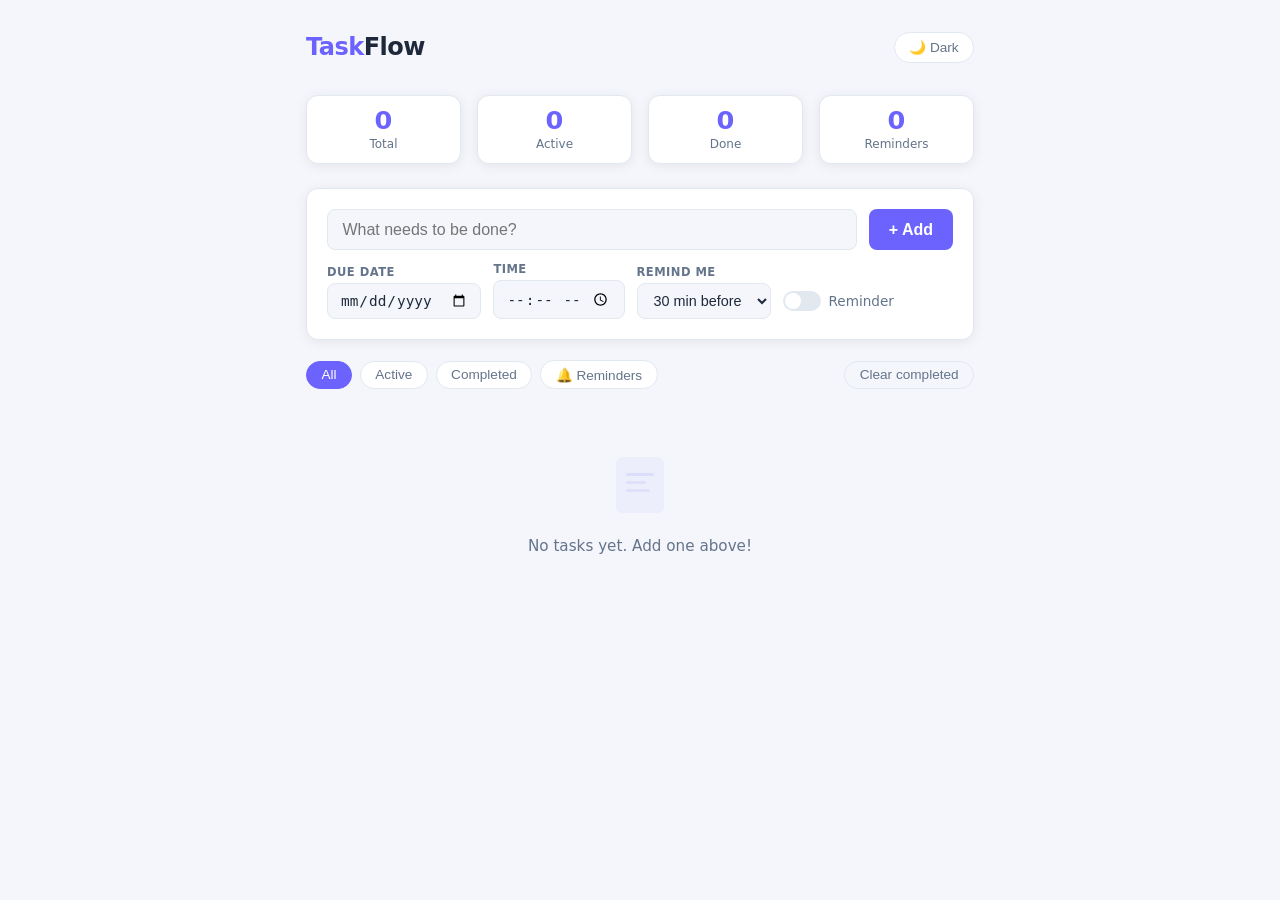
==== index.html @ 4049acfc "Add index.html" ====
<!DOCTYPE html>
<html lang="en">
<head>
  <meta charset="UTF-8" />
  <meta name="viewport" content="width=device-width, initial-scale=1.0" />
  <title>TaskFlow — Task Manager </title>

  <!-- =====================================================
       STYLES
       ===================================================== -->
  <style>
    *, *::before, *::after { box-sizing: border-box; margin: 0; padding: 0; }

    :root {
      --bg:        #f4f6fb;
      --surface:   #ffffff;
      --border:    #e2e8f0;
      --accent:    #6c63ff;
      --accent-h:  #574fd6;
      --accent-lt: #ede9fe;
      --text:      #1e293b;
      --muted:     #64748b;
      --danger:    #ef4444;
      --danger-h:  #dc2626;
      --success:   #22c55e;
      --warn:      #f59e0b;
      --info:      #3b82f6;
      --radius:    12px;
      --shadow:    0 2px 12px rgba(0,0,0,.07);
      --transition: .2s ease;
    }
    body.dark {
      --bg:        #0f172a;
      --surface:   #1e293b;
      --border:    #334155;
      --accent:    #818cf8;
      --accent-h:  #6366f1;
      --accent-lt: #1e1b4b;
      --text:      #f1f5f9;
      --muted:     #94a3b8;
      --danger:    #f87171;
      --danger-h:  #ef4444;
      --success:   #4ade80;
      --warn:      #fbbf24;
      --info:      #60a5fa;
      --shadow:    0 2px 12px rgba(0,0,0,.35);
    }

    body {
      font-family: 'Segoe UI', system-ui, sans-serif;
      background: var(--bg);
      color: var(--text);
      min-height: 100vh;
      transition: background var(--transition), color var(--transition);
    }

    /* ── Layout ── */
    .container { max-width: 700px; margin: 0 auto; padding: 2rem 1rem 4rem; }

    /* ── Header ── */
    header {
      display: flex; align-items: center; justify-content: space-between;
      margin-bottom: 2rem;
    }
    .logo { font-size: 1.5rem; font-weight: 700; color: var(--accent); letter-spacing: -.5px; }
    .logo span { color: var(--text); }

    #darkToggle {
      background: var(--surface); border: 1.5px solid var(--border);
      border-radius: 99px; padding: .4rem .9rem; cursor: pointer;
      font-size: .85rem; color: var(--muted);
      transition: background var(--transition), color var(--transition);
    }
    #darkToggle:hover { background: var(--accent-lt); color: var(--accent); }

    /* ── Stats ── */
    .stats { display: flex; gap: 1rem; margin-bottom: 1.5rem; flex-wrap: wrap; }
    .stat-card {
      flex: 1; min-width: 80px; background: var(--surface);
      border: 1.5px solid var(--border); border-radius: var(--radius);
      padding: .75rem 1rem; text-align: center; box-shadow: var(--shadow);
      transition: background var(--transition);
    }
    .stat-card .num { font-size: 1.6rem; font-weight: 700; color: var(--accent); line-height: 1; }
    .stat-card .lbl { font-size: .75rem; color: var(--muted); margin-top: .25rem; }

    /* ── Input Card ── */
    .input-card {
      background: var(--surface); border: 1.5px solid var(--border);
      border-radius: var(--radius); padding: 1.25rem;
      box-shadow: var(--shadow); margin-bottom: 1.25rem;
      transition: background var(--transition);
    }

    /* Row 1 */
    .input-row-main { display: flex; gap: .75rem; margin-bottom: .75rem; }
    .input-row-main input {
      flex: 1; border: 1.5px solid var(--border); border-radius: 8px;
      padding: .65rem .9rem; font-size: 1rem; background: var(--bg);
      color: var(--text); outline: none; transition: border-color var(--transition);
    }
    .input-row-main input:focus { border-color: var(--accent); }

    #addBtn {
      background: var(--accent); color: #fff; border: none; border-radius: 8px;
      padding: .65rem 1.25rem; font-size: 1rem; font-weight: 600; cursor: pointer;
      white-space: nowrap; transition: background var(--transition), transform .1s;
    }
    #addBtn:hover  { background: var(--accent-h); }
    #addBtn:active { transform: scale(.97); }

    /* Row 2 */
    .input-row-meta { display: flex; gap: .75rem; flex-wrap: wrap; align-items: flex-end; }
    .meta-field { display: flex; flex-direction: column; gap: .25rem; }
    .meta-field label {
      font-size: .72rem; font-weight: 600; color: var(--muted);
      text-transform: uppercase; letter-spacing: .04em;
    }
    .meta-field input, .meta-field select {
      border: 1.5px solid var(--border); border-radius: 8px;
      padding: .5rem .75rem; font-size: .9rem; background: var(--bg);
      color: var(--text); outline: none; transition: border-color var(--transition);
    }
    .meta-field input:focus, .meta-field select:focus { border-color: var(--accent); }

    /* Reminder toggle pill */
    .reminder-toggle {
      display: flex; align-items: center; gap: .5rem;
      font-size: .85rem; color: var(--muted); cursor: pointer;
      user-select: none; padding-bottom: .5rem;
    }
    .reminder-toggle input[type="checkbox"] { display: none; }
    .toggle-pill {
      width: 38px; height: 20px; background: var(--border);
      border-radius: 99px; position: relative; transition: background var(--transition);
      flex-shrink: 0;
    }
    .toggle-pill::after {
      content: ''; position: absolute; top: 2px; left: 2px;
      width: 16px; height: 16px; border-radius: 50%; background: #fff;
      transition: transform var(--transition);
    }
    .reminder-toggle input:checked ~ .toggle-pill { background: var(--accent); }
    .reminder-toggle input:checked ~ .toggle-pill::after { transform: translateX(18px); }

    /* ── Permission Banner ── */
    #permBanner {
      display: none; background: #fef9c3; border: 1.5px solid #fde68a;
      border-radius: var(--radius); padding: .75rem 1rem; margin-bottom: 1rem;
      font-size: .88rem; color: #78350f; align-items: center; gap: .75rem;
    }
    body.dark #permBanner { background: #422006; border-color: #78350f; color: #fde68a; }
    #permBanner.show { display: flex; }
    #permBanner button {
      margin-left: auto; background: var(--warn); color: #fff; border: none;
      border-radius: 6px; padding: .3rem .75rem; cursor: pointer; font-size: .82rem;
      white-space: nowrap;
    }

    /* ── Filter Bar ── */
    .filter-bar {
      display: flex; gap: .5rem; margin-bottom: 1rem;
      flex-wrap: wrap; align-items: center;
    }
    .filter-bar button {
      border: 1.5px solid var(--border); background: var(--surface); color: var(--muted);
      border-radius: 99px; padding: .35rem .9rem; font-size: .85rem;
      cursor: pointer; transition: all var(--transition);
    }
    .filter-bar button.active, .filter-bar button:hover {
      background: var(--accent); border-color: var(--accent); color: #fff;
    }
    .filter-bar .spacer { flex: 1; }
    #clearDone {
      background: transparent; border: 1.5px solid var(--border); color: var(--muted);
      border-radius: 99px; padding: .35rem .9rem; font-size: .85rem;
      cursor: pointer; transition: all var(--transition);
    }
    #clearDone:hover { border-color: var(--danger); color: var(--danger); }

    /* ── Task List ── */
    #taskList { list-style: none; display: flex; flex-direction: column; gap: .6rem; }

    /* ── Empty State ── */
    .empty-state { text-align: center; padding: 3rem 1rem; color: var(--muted); font-size: .95rem; }
    .empty-state svg { margin-bottom: 1rem; opacity: .35; }

    /* ── Task Item ── */
    .task-item {
      background: var(--surface); border: 1.5px solid var(--border);
      border-radius: var(--radius); padding: .9rem 1rem;
      display: flex; align-items: flex-start; gap: .85rem;
      box-shadow: var(--shadow);
      transition: transform .15s, box-shadow .15s, border-color .15s, background var(--transition);
      animation: slideIn .2s ease;
    }
    @keyframes slideIn {
      from { opacity: 0; transform: translateY(-8px); }
      to   { opacity: 1; transform: translateY(0); }
    }
    .task-item:hover { transform: translateY(-2px); box-shadow: 0 6px 18px rgba(0,0,0,.1); }
    .task-item.completed { border-color: var(--success); opacity: .7; }
    .task-item.completed .task-text { text-decoration: line-through; color: var(--muted); }
    .task-item.has-reminder  { border-left: 3.5px solid var(--info); }
    .task-item.reminder-fired { border-left: 3.5px solid var(--warn); }

    /* Checkbox */
    .check-btn {
      width: 22px; height: 22px; min-width: 22px; border-radius: 50%;
      border: 2px solid var(--border); background: transparent; cursor: pointer;
      display: flex; align-items: center; justify-content: center;
      transition: all var(--transition); margin-top: 2px;
    }
    .check-btn:hover { border-color: var(--success); background: rgba(34,197,94,.1); }
    .task-item.completed .check-btn { background: var(--success); border-color: var(--success); }
    .check-btn svg { display: none; }
    .task-item.completed .check-btn svg { display: block; }

    /* Task body */
    .task-body { flex: 1; min-width: 0; }
    .task-text { font-size: .97rem; line-height: 1.4; word-break: break-word; }
    .task-meta { display: flex; align-items: center; gap: .45rem; margin-top: .4rem; flex-wrap: wrap; }

    /* Badges */
    .badge {
      font-size: .72rem; padding: .15rem .55rem; border-radius: 99px;
      font-weight: 600; display: inline-flex; align-items: center; gap: .2rem;
    }
    .badge-date           { background: var(--accent-lt); color: var(--accent); }
    .badge-date.overdue   { background: #fee2e2; color: var(--danger); }
    .badge-date.today     { background: #fef9c3; color: #92400e; }
    body.dark .badge-date.today { background: #422006; color: #fde68a; }
    .badge-time           { background: #dbeafe; color: #1d4ed8; }
    body.dark .badge-time { background: #1e3a5f; color: #93c5fd; }
    .badge-reminder       { background: #dcfce7; color: #15803d; }
    body.dark .badge-reminder { background: #14532d; color: #86efac; }
    .badge-reminder.fired { background: #fef9c3; color: #92400e; }
    body.dark .badge-reminder.fired { background: #422006; color: #fde68a; }

    /* Edit mode */
    .edit-input {
      border: 1.5px solid var(--accent); border-radius: 6px;
      padding: .35rem .6rem; font-size: .9rem;
      background: var(--bg); color: var(--text); outline: none;
    }
    .edit-row { display: flex; gap: .5rem; margin-top: .5rem; flex-wrap: wrap; align-items: center; }

    /* Action buttons */
    .task-actions { display: flex; gap: .4rem; margin-left: auto; }
    .icon-btn {
      background: transparent; border: none; cursor: pointer;
      border-radius: 6px; padding: .3rem .4rem; transition: background var(--transition);
    }
    .icon-btn:hover     { background: var(--bg); }
    .icon-btn.edit-btn  { color: var(--warn); }
    .icon-btn.del-btn   { color: var(--danger); }
    .icon-btn.save-btn  { color: var(--success); }

    /* ── Toast ── */
    #toast {
      position: fixed; bottom: 1.5rem; left: 50%;
      transform: translateX(-50%) translateY(80px);
      background: var(--text); color: var(--bg); border-radius: 99px;
      padding: .6rem 1.4rem; font-size: .9rem; font-weight: 500;
      box-shadow: 0 4px 20px rgba(0,0,0,.25); z-index: 9999;
      transition: transform .3s cubic-bezier(.34,1.56,.64,1);
      white-space: nowrap; pointer-events: none;
    }
    #toast.show { transform: translateX(-50%) translateY(0); }

    /* ── Responsive ── */
    @media (max-width: 520px) {
      .input-row-main { flex-wrap: wrap; }
      #addBtn { width: 100%; }
      .meta-field { flex: 1 1 calc(50% - .5rem); }
    }
  </style>
</head>

<body>
  <div class="container">

    <header>
      <div class="logo">Task<span>Flow</span></div>
      <button id="darkToggle" aria-label="Toggle dark mode">🌙 Dark</button>
    </header>

    <!-- Stats -->
    <div class="stats">
      <div class="stat-card"><div class="num" id="statTotal">0</div><div class="lbl">Total</div></div>
      <div class="stat-card"><div class="num" id="statActive">0</div><div class="lbl">Active</div></div>
      <div class="stat-card"><div class="num" id="statDone">0</div><div class="lbl">Done</div></div>
      <div class="stat-card"><div class="num" id="statReminders">0</div><div class="lbl">Reminders</div></div>
    </div>

    <!-- Notification permission banner -->
    <div id="permBanner">
      <span>🔔 Enable browser notifications to receive task reminders.</span>
      <button id="permBtn">Allow</button>
    </div>

    <!-- Add-task input -->
    <div class="input-card">
      <!-- Row 1: task text + add button -->
      <div class="input-row-main">
        <input type="text" id="taskInput" placeholder="What needs to be done?" maxlength="200" />
        <button id="addBtn">+ Add</button>
      </div>

      <!-- Row 2: date, time, remind-before, reminder toggle -->
      <div class="input-row-meta">
        <div class="meta-field">
          <label for="dueDate">Due date</label>
          <input type="date" id="dueDate" />
        </div>
        <div class="meta-field">
          <label for="dueTime">Time</label>
          <input type="time" id="dueTime" />
        </div>
        <div class="meta-field">
          <label for="remindBefore">Remind me</label>
          <select id="remindBefore">
            <option value="0">At due time</option>
            <option value="5">5 min before</option>
            <option value="10">10 min before</option>
            <option value="15">15 min before</option>
            <option value="30" selected>30 min before</option>
            <option value="60">1 hour before</option>
            <option value="1440">1 day before</option>
          </select>
        </div>
        <!-- Reminder on/off toggle -->
        <label class="reminder-toggle" title="Enable reminder for this task">
          <input type="checkbox" id="reminderOn" />
          <span class="toggle-pill"></span>
          Reminder
        </label>
      </div>
    </div>

    <!-- Filter bar -->
    <div class="filter-bar">
      <button class="active" data-filter="all">All</button>
      <button data-filter="active">Active</button>
      <button data-filter="completed">Completed</button>
      <button data-filter="reminders">🔔 Reminders</button>
      <span class="spacer"></span>
      <button id="clearDone">Clear completed</button>
    </div>

    <!-- Task list -->
    <ul id="taskList"></ul>

  </div>

  <!-- In-app toast -->
  <div id="toast"></div>

  <!-- =====================================================
       JAVASCRIPT
       ===================================================== -->
  <script>
    // ── State ────────────────────────────────────────────
    let tasks  = [];
    let filter = 'all';

    // Holds setTimeout handles keyed by task id, so we can cancel them
    const reminderTimers = {};

    // ── Persistence ──────────────────────────────────────
    function save() { localStorage.setItem('taskflow_tasks', JSON.stringify(tasks)); }
    function load() {
      const raw = localStorage.getItem('taskflow_tasks');
      tasks = raw ? JSON.parse(raw) : [];
    }

    // ── Utility helpers ───────────────────────────────────
    function uid()      { return Date.now().toString(36) + Math.random().toString(36).slice(2); }
    function todayStr() { return new Date().toISOString().split('T')[0]; }
    function escHtml(s) {
      return s.replace(/&/g,'&amp;').replace(/</g,'&lt;').replace(/>/g,'&gt;').replace(/"/g,'&quot;');
    }

    /** "Apr 8" from a YYYY-MM-DD string */
    function fmtDate(d) {
      if (!d) return '';
      const [y,m,day] = d.split('-').map(Number);
      return new Date(y, m-1, day).toLocaleDateString(undefined, { month:'short', day:'numeric' });
    }

    /** "3:00 PM" from a HH:MM string */
    function fmtTime(t) {
      if (!t) return '';
      const [h, m] = t.split(':').map(Number);
      const ampm   = h >= 12 ? 'PM' : 'AM';
      const hr     = h % 12 || 12;
      return `${hr}:${String(m).padStart(2,'0')} ${ampm}`;
    }

    /** CSS class for the date badge based on overdue / today / future */
    function dateBadgeClass(d) {
      if (!d) return '';
      if (d < todayStr()) return 'overdue';
      if (d === todayStr()) return 'today';
      return '';
    }

    /**
     * Calculate the exact moment a reminder should fire.
     * = due date+time minus the "remind before" offset in minutes.
     */
    function reminderFireTime(task) {
      if (!task.reminderOn || !task.due || !task.time) return null;
      const [y,mo,d]  = task.due.split('-').map(Number);
      const [h,mi]    = task.time.split(':').map(Number);
      const fireDate  = new Date(y, mo-1, d, h, mi, 0);
      fireDate.setMinutes(fireDate.getMinutes() - (task.remindBefore || 0));
      return fireDate;
    }

    /** Human-readable time-until string, e.g. "in 23 min" */
    function countdown(fireDate) {
      const diff = fireDate - Date.now();
      if (diff <= 0) return 'now';
      const totalSec = Math.round(diff / 1000);
      if (totalSec < 60)  return `in ${totalSec}s`;
      const mins = Math.round(totalSec / 60);
      if (mins  < 60)     return `in ${mins} min`;
      const hrs  = Math.round(mins / 60);
      if (hrs   < 24)     return `in ${hrs} hr`;
      const days = Math.round(hrs / 24);
      return `in ${days} day${days > 1 ? 's' : ''}`;
    }

    // ── Notifications ─────────────────────────────────────

    /** Show the permission banner if there are pending reminders and permission isn't granted */
    function checkPermBanner() {
      const hasPending = tasks.some(t => t.reminderOn && !t.completed && !t.reminderFired);
      const banner     = document.getElementById('permBanner');
      if (hasPending && Notification.permission === 'default') {
        banner.classList.add('show');
      } else {
        banner.classList.remove('show');
      }
    }

    document.getElementById('permBtn').addEventListener('click', () => {
      Notification.requestPermission().then(p => {
        if (p === 'granted') {
          document.getElementById('permBanner').classList.remove('show');
          scheduleAllReminders();
          showToast('Notifications enabled!');
        } else {
          showToast('Notifications blocked. Reminders will show in-app only.');
        }
      });
    });

    /** Pop a browser notification and in-app toast for a task */
    function fireNotification(task) {
      const title = `Reminder: ${task.text}`;
      const body  = task.due
        ? `Due ${fmtDate(task.due)}${task.time ? ' at ' + fmtTime(task.time) : ''}`
        : 'Your task is coming up!';

      // Browser push notification (if allowed)
      if (Notification.permission === 'granted') {
        new Notification(title, { body });
      }

      // Always show in-app toast
      showToast(`🔔 ${task.text}`);

      // Mark as fired so it doesn't re-trigger on next page load
      task.reminderFired = true;
      save();
      render();
    }

    /**
     * Schedule (or re-schedule) a single reminder via setTimeout.
     * Cancels any existing timer for this task first.
     */
    function scheduleReminder(task) {
      // Clear any previous timer for this task
      if (reminderTimers[task.id]) {
        clearTimeout(reminderTimers[task.id]);
        delete reminderTimers[task.id];
      }

      if (!task.reminderOn || task.completed || task.reminderFired) return;

      const fireAt = reminderFireTime(task);
      if (!fireAt) return;

      const delay = fireAt - Date.now();
      if (delay < 0) return; // due time already passed

      reminderTimers[task.id] = setTimeout(() => {
        // Look up freshest copy of the task from state
        const t = tasks.find(t => t.id === task.id);
        if (t && !t.completed && !t.reminderFired) fireNotification(t);
      }, delay);
    }

    /** Schedule reminders for all tasks (called on page load) */
    function scheduleAllReminders() { tasks.forEach(scheduleReminder); }

    // ── Toast ─────────────────────────────────────────────
    let toastTimer;
    function showToast(msg) {
      const el = document.getElementById('toast');
      el.textContent = msg;
      el.classList.add('show');
      clearTimeout(toastTimer);
      toastTimer = setTimeout(() => el.classList.remove('show'), 3500);
    }

    // ── Render ────────────────────────────────────────────

    function render() {
      const list = document.getElementById('taskList');
      list.innerHTML = '';

      // Apply active filter
      const visible = tasks.filter(t => {
        if (filter === 'active')    return !t.completed;
        if (filter === 'completed') return  t.completed;
        if (filter === 'reminders') return  t.reminderOn;
        return true;
      });

      if (visible.length === 0) {
        list.innerHTML = `
          <div class="empty-state">
            <svg width="64" height="64" viewBox="0 0 64 64" fill="none">
              <rect x="8" y="4" width="48" height="56" rx="6" fill="#6c63ff" opacity=".15"/>
              <rect x="18" y="20" width="28" height="3" rx="1.5" fill="#6c63ff" opacity=".4"/>
              <rect x="18" y="28" width="20" height="3" rx="1.5" fill="#6c63ff" opacity=".3"/>
              <rect x="18" y="36" width="24" height="3" rx="1.5" fill="#6c63ff" opacity=".3"/>
            </svg>
            <p>${
              filter === 'completed' ? 'No completed tasks yet.' :
              filter === 'active'    ? 'No active tasks — nice work!' :
              filter === 'reminders' ? 'No tasks with reminders set.' :
              'No tasks yet. Add one above!'
            }</p>
          </div>`;
      } else {
        visible.forEach(t => list.appendChild(createTaskEl(t)));
      }

      updateStats();
      checkPermBanner();
    }

    /** Build the <li> DOM node for one task */
    function createTaskEl(task) {
      const li     = document.createElement('li');
      const fireAt = reminderFireTime(task);

      // Compose class list
      let cls = 'task-item';
      if (task.completed) cls += ' completed';
      if (task.reminderOn && !task.completed) {
        cls += task.reminderFired ? ' reminder-fired' : ' has-reminder';
      }
      li.className   = cls;
      li.dataset.id  = task.id;

      // Date badge
      const dClass   = dateBadgeClass(task.due);
      const dateBadge = task.due
        ? `<span class="badge badge-date ${dClass}">${dClass==='overdue'?'⚠':'🗓'} ${fmtDate(task.due)}</span>`
        : '';

      // Time badge
      const timeBadge = task.time
        ? `<span class="badge badge-time">🕐 ${fmtTime(task.time)}</span>`
        : '';

      // Reminder badge — shows countdown or "Sent"
      let reminderBadge = '';
      if (task.reminderOn) {
        if (task.reminderFired) {
          reminderBadge = `<span class="badge badge-reminder fired">🔔 Sent</span>`;
        } else if (fireAt) {
          reminderBadge = `<span class="badge badge-reminder">🔔 ${countdown(fireAt)}</span>`;
        } else {
          reminderBadge = `<span class="badge badge-reminder">🔔 Set</span>`;
        }
      }

      li.innerHTML = `
        <!-- Complete toggle -->
        <button class="check-btn" title="Toggle complete" aria-label="Toggle complete">
          <svg width="12" height="12" viewBox="0 0 12 12" fill="none">
            <path d="M2 6l3 3 5-5" stroke="#fff" stroke-width="2" stroke-linecap="round" stroke-linejoin="round"/>
          </svg>
        </button>

        <!-- Body -->
        <div class="task-body">
          <div class="task-text">${escHtml(task.text)}</div>
          <div class="task-meta">${dateBadge}${timeBadge}${reminderBadge}</div>
        </div>

        <!-- Actions -->
        <div class="task-actions">
          <button class="icon-btn edit-btn" title="Edit" aria-label="Edit">
            <svg width="16" height="16" viewBox="0 0 24 24" fill="none" stroke="currentColor" stroke-width="2" stroke-linecap="round" stroke-linejoin="round">
              <path d="M11 4H4a2 2 0 0 0-2 2v14a2 2 0 0 0 2 2h14a2 2 0 0 0 2-2v-7"/>
              <path d="M18.5 2.5a2.121 2.121 0 0 1 3 3L12 15l-4 1 1-4 9.5-9.5z"/>
            </svg>
          </button>
          <button class="icon-btn del-btn" title="Delete" aria-label="Delete">
            <svg width="16" height="16" viewBox="0 0 24 24" fill="none" stroke="currentColor" stroke-width="2" stroke-linecap="round" stroke-linejoin="round">
              <polyline points="3 6 5 6 21 6"/>
              <path d="M19 6l-1 14H6L5 6"/>
              <path d="M10 11v6M14 11v6"/>
              <path d="M9 6V4h6v2"/>
            </svg>
          </button>
        </div>`;

      li.querySelector('.check-btn').addEventListener('click', () => toggleTask(task.id));
      li.querySelector('.del-btn').addEventListener('click',   () => deleteTask(task.id));
      li.querySelector('.edit-btn').addEventListener('click',  () => startEdit(task.id, li));

      return li;
    }

    /** Refresh the four stat counters */
    function updateStats() {
      const done      = tasks.filter(t =>  t.completed).length;
      const active    = tasks.filter(t => !t.completed).length;
      const reminders = tasks.filter(t =>  t.reminderOn && !t.completed && !t.reminderFired).length;
      document.getElementById('statTotal').textContent     = tasks.length;
      document.getElementById('statActive').textContent    = active;
      document.getElementById('statDone').textContent      = done;
      document.getElementById('statReminders').textContent = reminders;
    }

    // ── Task Actions ──────────────────────────────────────

    function addTask() {
      const input = document.getElementById('taskInput');
      const text  = input.value.trim();
      if (!text) {
        input.focus();
        input.style.borderColor = 'var(--danger)';
        setTimeout(() => input.style.borderColor = '', 900);
        return;
      }

      const due          = document.getElementById('dueDate').value;
      const time         = document.getElementById('dueTime').value;
      const remindBefore = parseInt(document.getElementById('remindBefore').value, 10);
      const reminderOn   = document.getElementById('reminderOn').checked;

      // Require both date AND time when a reminder is enabled
      if (reminderOn && (!due || !time)) {
        showToast('⚠ Please set both a date and a time to enable the reminder.');
        return;
      }

      const task = {
        id: uid(), text, completed: false,
        due, time, remindBefore, reminderOn, reminderFired: false
      };

      tasks.unshift(task);
      save();
      scheduleReminder(task);

      // Clear inputs
      input.value = '';
      document.getElementById('dueDate').value = '';
      document.getElementById('dueTime').value = '';
      document.getElementById('reminderOn').checked = false;

      render();
    }

    function toggleTask(id) {
      const t = tasks.find(t => t.id === id);
      if (!t) return;
      t.completed = !t.completed;
      // Cancel the timer when a task is marked done
      if (t.completed && reminderTimers[id]) {
        clearTimeout(reminderTimers[id]);
        delete reminderTimers[id];
      }
      save(); render();
    }

    function deleteTask(id) {
      if (reminderTimers[id]) { clearTimeout(reminderTimers[id]); delete reminderTimers[id]; }
      tasks = tasks.filter(t => t.id !== id);
      save(); render();
    }

    function clearCompleted() {
      tasks.filter(t => t.completed).forEach(t => {
        if (reminderTimers[t.id]) { clearTimeout(reminderTimers[t.id]); delete reminderTimers[t.id]; }
      });
      tasks = tasks.filter(t => !t.completed);
      save(); render();
    }

    // ── Inline Edit ───────────────────────────────────────

    function startEdit(id, li) {
      const task    = tasks.find(t => t.id === id);
      const body    = li.querySelector('.task-body');
      const actions = li.querySelector('.task-actions');

      // Replace the task display with edit controls
      body.innerHTML = `
        <input class="edit-input" id="et" style="width:100%;" value="${escHtml(task.text)}" maxlength="200" />
        <div class="edit-row">
          <input type="date" class="edit-input" id="ed"  value="${task.due  || ''}" />
          <input type="time" class="edit-input" id="eti" value="${task.time || ''}" />
          <select class="edit-input" id="erb">
            <option value="0"    ${(task.remindBefore||0)===0    ?'selected':''}>At due time</option>
            <option value="5"    ${task.remindBefore===5    ?'selected':''}>5 min before</option>
            <option value="10"   ${task.remindBefore===10   ?'selected':''}>10 min before</option>
            <option value="15"   ${task.remindBefore===15   ?'selected':''}>15 min before</option>
            <option value="30"   ${task.remindBefore===30   ?'selected':''}>30 min before</option>
            <option value="60"   ${task.remindBefore===60   ?'selected':''}>1 hr before</option>
            <option value="1440" ${task.remindBefore===1440 ?'selected':''}>1 day before</option>
          </select>
          <label class="reminder-toggle" style="padding-bottom:0;">
            <input type="checkbox" id="eron" ${task.reminderOn?'checked':''} />
            <span class="toggle-pill"></span>
            Reminder
          </label>
        </div>`;

      const etEl  = body.querySelector('#et');
      const edEl  = body.querySelector('#ed');
      const etiEl = body.querySelector('#eti');
      const erbEl = body.querySelector('#erb');
      const erOn  = body.querySelector('#eron');

      etEl.focus(); etEl.select();

      // Replace action buttons with a single save button
      actions.innerHTML = `
        <button class="icon-btn save-btn" title="Save" aria-label="Save">
          <svg width="16" height="16" viewBox="0 0 24 24" fill="none" stroke="currentColor" stroke-width="2.5" stroke-linecap="round" stroke-linejoin="round">
            <path d="M20 6L9 17l-5-5"/>
          </svg>
        </button>`;

      const doSave = () => saveEdit(id, etEl, edEl, etiEl, erbEl, erOn);
      actions.querySelector('.save-btn').addEventListener('click', doSave);
      etEl.addEventListener('keydown', e => {
        if (e.key === 'Enter')  doSave();
        if (e.key === 'Escape') render(); // cancel edit
      });
    }

    function saveEdit(id, textEl, dateEl, timeEl, rbEl, ronEl) {
      const text = textEl.value.trim();
      if (!text) return;

      const t = tasks.find(t => t.id === id);
      if (!t) return;

      t.text         = text;
      t.due          = dateEl.value;
      t.time         = timeEl.value;
      t.remindBefore = parseInt(rbEl.value, 10);
      t.reminderOn   = ronEl.checked;

      if (t.reminderOn && (!t.due || !t.time)) {
        showToast('⚠ Set a date and time to enable the reminder.');
        t.reminderOn = false;
      }

      // Reset fired flag so the new time triggers a fresh notification
      t.reminderFired = false;
      save();
      scheduleReminder(t);
      render();
    }

    // ── Event Wiring ──────────────────────────────────────

    document.getElementById('addBtn').addEventListener('click', addTask);
    document.getElementById('taskInput').addEventListener('keydown', e => {
      if (e.key === 'Enter') addTask();
    });

    document.querySelectorAll('.filter-bar [data-filter]').forEach(btn => {
      btn.addEventListener('click', () => {
        filter = btn.dataset.filter;
        document.querySelectorAll('.filter-bar [data-filter]').forEach(b => b.classList.remove('active'));
        btn.classList.add('active');
        render();
      });
    });

    document.getElementById('clearDone').addEventListener('click', clearCompleted);

    const darkBtn = document.getElementById('darkToggle');
    darkBtn.addEventListener('click', () => {
      document.body.classList.toggle('dark');
      const isDark = document.body.classList.contains('dark');
      darkBtn.textContent = isDark ? '☀️ Light' : '🌙 Dark';
      localStorage.setItem('taskflow_dark', isDark ? '1' : '0');
    });

    // Refresh countdown badges every 30 seconds so they stay accurate
    setInterval(render, 30_000);

    // ── Init ──────────────────────────────────────────────

    if (localStorage.getItem('taskflow_dark') === '1') {
      document.body.classList.add('dark');
      darkBtn.textContent = '☀️ Light';
    }

    load();
    render();
    scheduleAllReminders(); // re-arm any pending reminders from localStorage
  </script>
</body>
</html>
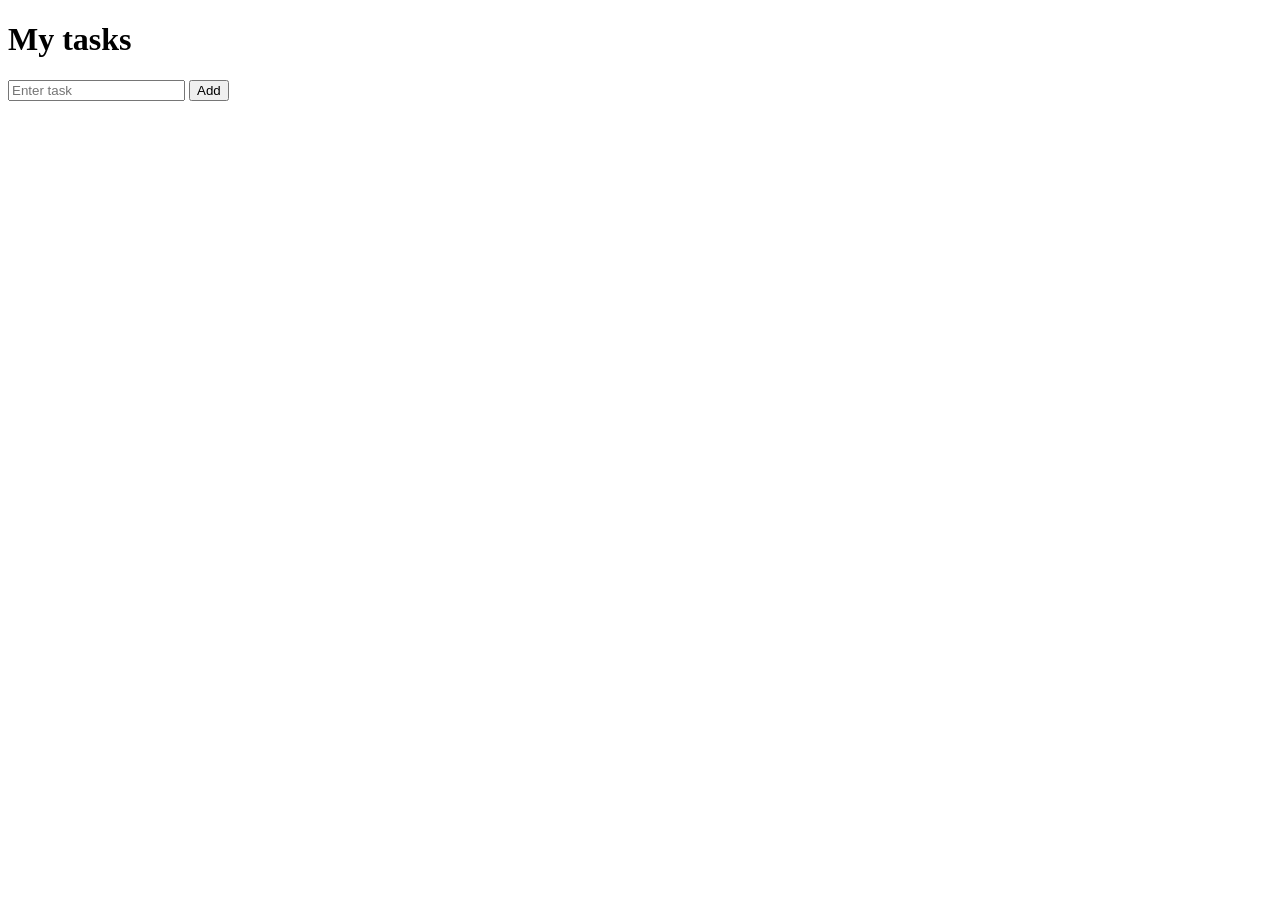
==== commit c6cca7d0: "Add the HTML file" ====
--- a/index.html
+++ b/index.html
@@ -1,831 +1,15 @@
 <!DOCTYPE html>
 <html lang="en">
 <head>
-  <meta charset="UTF-8" />
-  <meta name="viewport" content="width=device-width, initial-scale=1.0" />
-  <title>TaskFlow — Task Manager </title>
-
-  <!-- =====================================================
-       STYLES
-       ===================================================== -->
-  <style>
-    *, *::before, *::after { box-sizing: border-box; margin: 0; padding: 0; }
-
-    :root {
-      --bg:        #f4f6fb;
-      --surface:   #ffffff;
-      --border:    #e2e8f0;
-      --accent:    #6c63ff;
-      --accent-h:  #574fd6;
-      --accent-lt: #ede9fe;
-      --text:      #1e293b;
-      --muted:     #64748b;
-      --danger:    #ef4444;
-      --danger-h:  #dc2626;
-      --success:   #22c55e;
-      --warn:      #f59e0b;
-      --info:      #3b82f6;
-      --radius:    12px;
-      --shadow:    0 2px 12px rgba(0,0,0,.07);
-      --transition: .2s ease;
-    }
-    body.dark {
-      --bg:        #0f172a;
-      --surface:   #1e293b;
-      --border:    #334155;
-      --accent:    #818cf8;
-      --accent-h:  #6366f1;
-      --accent-lt: #1e1b4b;
-      --text:      #f1f5f9;
-      --muted:     #94a3b8;
-      --danger:    #f87171;
-      --danger-h:  #ef4444;
-      --success:   #4ade80;
-      --warn:      #fbbf24;
-      --info:      #60a5fa;
-      --shadow:    0 2px 12px rgba(0,0,0,.35);
-    }
-
-    body {
-      font-family: 'Segoe UI', system-ui, sans-serif;
-      background: var(--bg);
-      color: var(--text);
-      min-height: 100vh;
-      transition: background var(--transition), color var(--transition);
-    }
-
-    /* ── Layout ── */
-    .container { max-width: 700px; margin: 0 auto; padding: 2rem 1rem 4rem; }
-
-    /* ── Header ── */
-    header {
-      display: flex; align-items: center; justify-content: space-between;
-      margin-bottom: 2rem;
-    }
-    .logo { font-size: 1.5rem; font-weight: 700; color: var(--accent); letter-spacing: -.5px; }
-    .logo span { color: var(--text); }
-
-    #darkToggle {
-      background: var(--surface); border: 1.5px solid var(--border);
-      border-radius: 99px; padding: .4rem .9rem; cursor: pointer;
-      font-size: .85rem; color: var(--muted);
-      transition: background var(--transition), color var(--transition);
-    }
-    #darkToggle:hover { background: var(--accent-lt); color: var(--accent); }
-
-    /* ── Stats ── */
-    .stats { display: flex; gap: 1rem; margin-bottom: 1.5rem; flex-wrap: wrap; }
-    .stat-card {
-      flex: 1; min-width: 80px; background: var(--surface);
-      border: 1.5px solid var(--border); border-radius: var(--radius);
-      padding: .75rem 1rem; text-align: center; box-shadow: var(--shadow);
-      transition: background var(--transition);
-    }
-    .stat-card .num { font-size: 1.6rem; font-weight: 700; color: var(--accent); line-height: 1; }
-    .stat-card .lbl { font-size: .75rem; color: var(--muted); margin-top: .25rem; }
-
-    /* ── Input Card ── */
-    .input-card {
-      background: var(--surface); border: 1.5px solid var(--border);
-      border-radius: var(--radius); padding: 1.25rem;
-      box-shadow: var(--shadow); margin-bottom: 1.25rem;
-      transition: background var(--transition);
-    }
-
-    /* Row 1 */
-    .input-row-main { display: flex; gap: .75rem; margin-bottom: .75rem; }
-    .input-row-main input {
-      flex: 1; border: 1.5px solid var(--border); border-radius: 8px;
-      padding: .65rem .9rem; font-size: 1rem; background: var(--bg);
-      color: var(--text); outline: none; transition: border-color var(--transition);
-    }
-    .input-row-main input:focus { border-color: var(--accent); }
-
-    #addBtn {
-      background: var(--accent); color: #fff; border: none; border-radius: 8px;
-      padding: .65rem 1.25rem; font-size: 1rem; font-weight: 600; cursor: pointer;
-      white-space: nowrap; transition: background var(--transition), transform .1s;
-    }
-    #addBtn:hover  { background: var(--accent-h); }
-    #addBtn:active { transform: scale(.97); }
-
-    /* Row 2 */
-    .input-row-meta { display: flex; gap: .75rem; flex-wrap: wrap; align-items: flex-end; }
-    .meta-field { display: flex; flex-direction: column; gap: .25rem; }
-    .meta-field label {
-      font-size: .72rem; font-weight: 600; color: var(--muted);
-      text-transform: uppercase; letter-spacing: .04em;
-    }
-    .meta-field input, .meta-field select {
-      border: 1.5px solid var(--border); border-radius: 8px;
-      padding: .5rem .75rem; font-size: .9rem; background: var(--bg);
-      color: var(--text); outline: none; transition: border-color var(--transition);
-    }
-    .meta-field input:focus, .meta-field select:focus { border-color: var(--accent); }
-
-    /* Reminder toggle pill */
-    .reminder-toggle {
-      display: flex; align-items: center; gap: .5rem;
-      font-size: .85rem; color: var(--muted); cursor: pointer;
-      user-select: none; padding-bottom: .5rem;
-    }
-    .reminder-toggle input[type="checkbox"] { display: none; }
-    .toggle-pill {
-      width: 38px; height: 20px; background: var(--border);
-      border-radius: 99px; position: relative; transition: background var(--transition);
-      flex-shrink: 0;
-    }
-    .toggle-pill::after {
-      content: ''; position: absolute; top: 2px; left: 2px;
-      width: 16px; height: 16px; border-radius: 50%; background: #fff;
-      transition: transform var(--transition);
-    }
-    .reminder-toggle input:checked ~ .toggle-pill { background: var(--accent); }
-    .reminder-toggle input:checked ~ .toggle-pill::after { transform: translateX(18px); }
-
-    /* ── Permission Banner ── */
-    #permBanner {
-      display: none; background: #fef9c3; border: 1.5px solid #fde68a;
-      border-radius: var(--radius); padding: .75rem 1rem; margin-bottom: 1rem;
-      font-size: .88rem; color: #78350f; align-items: center; gap: .75rem;
-    }
-    body.dark #permBanner { background: #422006; border-color: #78350f; color: #fde68a; }
-    #permBanner.show { display: flex; }
-    #permBanner button {
-      margin-left: auto; background: var(--warn); color: #fff; border: none;
-      border-radius: 6px; padding: .3rem .75rem; cursor: pointer; font-size: .82rem;
-      white-space: nowrap;
-    }
-
-    /* ── Filter Bar ── */
-    .filter-bar {
-      display: flex; gap: .5rem; margin-bottom: 1rem;
-      flex-wrap: wrap; align-items: center;
-    }
-    .filter-bar button {
-      border: 1.5px solid var(--border); background: var(--surface); color: var(--muted);
-      border-radius: 99px; padding: .35rem .9rem; font-size: .85rem;
-      cursor: pointer; transition: all var(--transition);
-    }
-    .filter-bar button.active, .filter-bar button:hover {
-      background: var(--accent); border-color: var(--accent); color: #fff;
-    }
-    .filter-bar .spacer { flex: 1; }
-    #clearDone {
-      background: transparent; border: 1.5px solid var(--border); color: var(--muted);
-      border-radius: 99px; padding: .35rem .9rem; font-size: .85rem;
-      cursor: pointer; transition: all var(--transition);
-    }
-    #clearDone:hover { border-color: var(--danger); color: var(--danger); }
-
-    /* ── Task List ── */
-    #taskList { list-style: none; display: flex; flex-direction: column; gap: .6rem; }
-
-    /* ── Empty State ── */
-    .empty-state { text-align: center; padding: 3rem 1rem; color: var(--muted); font-size: .95rem; }
-    .empty-state svg { margin-bottom: 1rem; opacity: .35; }
-
-    /* ── Task Item ── */
-    .task-item {
-      background: var(--surface); border: 1.5px solid var(--border);
-      border-radius: var(--radius); padding: .9rem 1rem;
-      display: flex; align-items: flex-start; gap: .85rem;
-      box-shadow: var(--shadow);
-      transition: transform .15s, box-shadow .15s, border-color .15s, background var(--transition);
-      animation: slideIn .2s ease;
-    }
-    @keyframes slideIn {
-      from { opacity: 0; transform: translateY(-8px); }
-      to   { opacity: 1; transform: translateY(0); }
-    }
-    .task-item:hover { transform: translateY(-2px); box-shadow: 0 6px 18px rgba(0,0,0,.1); }
-    .task-item.completed { border-color: var(--success); opacity: .7; }
-    .task-item.completed .task-text { text-decoration: line-through; color: var(--muted); }
-    .task-item.has-reminder  { border-left: 3.5px solid var(--info); }
-    .task-item.reminder-fired { border-left: 3.5px solid var(--warn); }
-
-    /* Checkbox */
-    .check-btn {
-      width: 22px; height: 22px; min-width: 22px; border-radius: 50%;
-      border: 2px solid var(--border); background: transparent; cursor: pointer;
-      display: flex; align-items: center; justify-content: center;
-      transition: all var(--transition); margin-top: 2px;
-    }
-    .check-btn:hover { border-color: var(--success); background: rgba(34,197,94,.1); }
-    .task-item.completed .check-btn { background: var(--success); border-color: var(--success); }
-    .check-btn svg { display: none; }
-    .task-item.completed .check-btn svg { display: block; }
-
-    /* Task body */
-    .task-body { flex: 1; min-width: 0; }
-    .task-text { font-size: .97rem; line-height: 1.4; word-break: break-word; }
-    .task-meta { display: flex; align-items: center; gap: .45rem; margin-top: .4rem; flex-wrap: wrap; }
-
-    /* Badges */
-    .badge {
-      font-size: .72rem; padding: .15rem .55rem; border-radius: 99px;
-      font-weight: 600; display: inline-flex; align-items: center; gap: .2rem;
-    }
-    .badge-date           { background: var(--accent-lt); color: var(--accent); }
-    .badge-date.overdue   { background: #fee2e2; color: var(--danger); }
-    .badge-date.today     { background: #fef9c3; color: #92400e; }
-    body.dark .badge-date.today { background: #422006; color: #fde68a; }
-    .badge-time           { background: #dbeafe; color: #1d4ed8; }
-    body.dark .badge-time { background: #1e3a5f; color: #93c5fd; }
-    .badge-reminder       { background: #dcfce7; color: #15803d; }
-    body.dark .badge-reminder { background: #14532d; color: #86efac; }
-    .badge-reminder.fired { background: #fef9c3; color: #92400e; }
-    body.dark .badge-reminder.fired { background: #422006; color: #fde68a; }
-
-    /* Edit mode */
-    .edit-input {
-      border: 1.5px solid var(--accent); border-radius: 6px;
-      padding: .35rem .6rem; font-size: .9rem;
-      background: var(--bg); color: var(--text); outline: none;
-    }
-    .edit-row { display: flex; gap: .5rem; margin-top: .5rem; flex-wrap: wrap; align-items: center; }
-
-    /* Action buttons */
-    .task-actions { display: flex; gap: .4rem; margin-left: auto; }
-    .icon-btn {
-      background: transparent; border: none; cursor: pointer;
-      border-radius: 6px; padding: .3rem .4rem; transition: background var(--transition);
-    }
-    .icon-btn:hover     { background: var(--bg); }
-    .icon-btn.edit-btn  { color: var(--warn); }
-    .icon-btn.del-btn   { color: var(--danger); }
-    .icon-btn.save-btn  { color: var(--success); }
-
-    /* ── Toast ── */
-    #toast {
-      position: fixed; bottom: 1.5rem; left: 50%;
-      transform: translateX(-50%) translateY(80px);
-      background: var(--text); color: var(--bg); border-radius: 99px;
-      padding: .6rem 1.4rem; font-size: .9rem; font-weight: 500;
-      box-shadow: 0 4px 20px rgba(0,0,0,.25); z-index: 9999;
-      transition: transform .3s cubic-bezier(.34,1.56,.64,1);
-      white-space: nowrap; pointer-events: none;
-    }
-    #toast.show { transform: translateX(-50%) translateY(0); }
-
-    /* ── Responsive ── */
-    @media (max-width: 520px) {
-      .input-row-main { flex-wrap: wrap; }
-      #addBtn { width: 100%; }
-      .meta-field { flex: 1 1 calc(50% - .5rem); }
-    }
-  </style>
+    <meta charset="UTF-8">
+    <meta name="viewport" content="width=pj, initial-scale=1.0">
+    <title>Document</title>
+    <link rel="stylesheet" href="">
 </head>
-
 <body>
-  <div class="container">
-
-    <header>
-      <div class="logo">Task<span>Flow</span></div>
-      <button id="darkToggle" aria-label="Toggle dark mode">🌙 Dark</button>
-    </header>
-
-    <!-- Stats -->
-    <div class="stats">
-      <div class="stat-card"><div class="num" id="statTotal">0</div><div class="lbl">Total</div></div>
-      <div class="stat-card"><div class="num" id="statActive">0</div><div class="lbl">Active</div></div>
-      <div class="stat-card"><div class="num" id="statDone">0</div><div class="lbl">Done</div></div>
-      <div class="stat-card"><div class="num" id="statReminders">0</div><div class="lbl">Reminders</div></div>
-    </div>
-
-    <!-- Notification permission banner -->
-    <div id="permBanner">
-      <span>🔔 Enable browser notifications to receive task reminders.</span>
-      <button id="permBtn">Allow</button>
-    </div>
-
-    <!-- Add-task input -->
-    <div class="input-card">
-      <!-- Row 1: task text + add button -->
-      <div class="input-row-main">
-        <input type="text" id="taskInput" placeholder="What needs to be done?" maxlength="200" />
-        <button id="addBtn">+ Add</button>
-      </div>
-
-      <!-- Row 2: date, time, remind-before, reminder toggle -->
-      <div class="input-row-meta">
-        <div class="meta-field">
-          <label for="dueDate">Due date</label>
-          <input type="date" id="dueDate" />
-        </div>
-        <div class="meta-field">
-          <label for="dueTime">Time</label>
-          <input type="time" id="dueTime" />
-        </div>
-        <div class="meta-field">
-          <label for="remindBefore">Remind me</label>
-          <select id="remindBefore">
-            <option value="0">At due time</option>
-            <option value="5">5 min before</option>
-            <option value="10">10 min before</option>
-            <option value="15">15 min before</option>
-            <option value="30" selected>30 min before</option>
-            <option value="60">1 hour before</option>
-            <option value="1440">1 day before</option>
-          </select>
-        </div>
-        <!-- Reminder on/off toggle -->
-        <label class="reminder-toggle" title="Enable reminder for this task">
-          <input type="checkbox" id="reminderOn" />
-          <span class="toggle-pill"></span>
-          Reminder
-        </label>
-      </div>
-    </div>
-
-    <!-- Filter bar -->
-    <div class="filter-bar">
-      <button class="active" data-filter="all">All</button>
-      <button data-filter="active">Active</button>
-      <button data-filter="completed">Completed</button>
-      <button data-filter="reminders">🔔 Reminders</button>
-      <span class="spacer"></span>
-      <button id="clearDone">Clear completed</button>
-    </div>
-
-    <!-- Task list -->
-    <ul id="taskList"></ul>
-
-  </div>
-
-  <!-- In-app toast -->
-  <div id="toast"></div>
-
-  <!-- =====================================================
-       JAVASCRIPT
-       ===================================================== -->
-  <script>
-    // ── State ────────────────────────────────────────────
-    let tasks  = [];
-    let filter = 'all';
-
-    // Holds setTimeout handles keyed by task id, so we can cancel them
-    const reminderTimers = {};
-
-    // ── Persistence ──────────────────────────────────────
-    function save() { localStorage.setItem('taskflow_tasks', JSON.stringify(tasks)); }
-    function load() {
-      const raw = localStorage.getItem('taskflow_tasks');
-      tasks = raw ? JSON.parse(raw) : [];
-    }
-
-    // ── Utility helpers ───────────────────────────────────
-    function uid()      { return Date.now().toString(36) + Math.random().toString(36).slice(2); }
-    function todayStr() { return new Date().toISOString().split('T')[0]; }
-    function escHtml(s) {
-      return s.replace(/&/g,'&amp;').replace(/</g,'&lt;').replace(/>/g,'&gt;').replace(/"/g,'&quot;');
-    }
-
-    /** "Apr 8" from a YYYY-MM-DD string */
-    function fmtDate(d) {
-      if (!d) return '';
-      const [y,m,day] = d.split('-').map(Number);
-      return new Date(y, m-1, day).toLocaleDateString(undefined, { month:'short', day:'numeric' });
-    }
-
-    /** "3:00 PM" from a HH:MM string */
-    function fmtTime(t) {
-      if (!t) return '';
-      const [h, m] = t.split(':').map(Number);
-      const ampm   = h >= 12 ? 'PM' : 'AM';
-      const hr     = h % 12 || 12;
-      return `${hr}:${String(m).padStart(2,'0')} ${ampm}`;
-    }
-
-    /** CSS class for the date badge based on overdue / today / future */
-    function dateBadgeClass(d) {
-      if (!d) return '';
-      if (d < todayStr()) return 'overdue';
-      if (d === todayStr()) return 'today';
-      return '';
-    }
-
-    /**
-     * Calculate the exact moment a reminder should fire.
-     * = due date+time minus the "remind before" offset in minutes.
-     */
-    function reminderFireTime(task) {
-      if (!task.reminderOn || !task.due || !task.time) return null;
-      const [y,mo,d]  = task.due.split('-').map(Number);
-      const [h,mi]    = task.time.split(':').map(Number);
-      const fireDate  = new Date(y, mo-1, d, h, mi, 0);
-      fireDate.setMinutes(fireDate.getMinutes() - (task.remindBefore || 0));
-      return fireDate;
-    }
-
-    /** Human-readable time-until string, e.g. "in 23 min" */
-    function countdown(fireDate) {
-      const diff = fireDate - Date.now();
-      if (diff <= 0) return 'now';
-      const totalSec = Math.round(diff / 1000);
-      if (totalSec < 60)  return `in ${totalSec}s`;
-      const mins = Math.round(totalSec / 60);
-      if (mins  < 60)     return `in ${mins} min`;
-      const hrs  = Math.round(mins / 60);
-      if (hrs   < 24)     return `in ${hrs} hr`;
-      const days = Math.round(hrs / 24);
-      return `in ${days} day${days > 1 ? 's' : ''}`;
-    }
-
-    // ── Notifications ─────────────────────────────────────
-
-    /** Show the permission banner if there are pending reminders and permission isn't granted */
-    function checkPermBanner() {
-      const hasPending = tasks.some(t => t.reminderOn && !t.completed && !t.reminderFired);
-      const banner     = document.getElementById('permBanner');
-      if (hasPending && Notification.permission === 'default') {
-        banner.classList.add('show');
-      } else {
-        banner.classList.remove('show');
-      }
-    }
-
-    document.getElementById('permBtn').addEventListener('click', () => {
-      Notification.requestPermission().then(p => {
-        if (p === 'granted') {
-          document.getElementById('permBanner').classList.remove('show');
-          scheduleAllReminders();
-          showToast('Notifications enabled!');
-        } else {
-          showToast('Notifications blocked. Reminders will show in-app only.');
-        }
-      });
-    });
-
-    /** Pop a browser notification and in-app toast for a task */
-    function fireNotification(task) {
-      const title = `Reminder: ${task.text}`;
-      const body  = task.due
-        ? `Due ${fmtDate(task.due)}${task.time ? ' at ' + fmtTime(task.time) : ''}`
-        : 'Your task is coming up!';
-
-      // Browser push notification (if allowed)
-      if (Notification.permission === 'granted') {
-        new Notification(title, { body });
-      }
-
-      // Always show in-app toast
-      showToast(`🔔 ${task.text}`);
-
-      // Mark as fired so it doesn't re-trigger on next page load
-      task.reminderFired = true;
-      save();
-      render();
-    }
-
-    /**
-     * Schedule (or re-schedule) a single reminder via setTimeout.
-     * Cancels any existing timer for this task first.
-     */
-    function scheduleReminder(task) {
-      // Clear any previous timer for this task
-      if (reminderTimers[task.id]) {
-        clearTimeout(reminderTimers[task.id]);
-        delete reminderTimers[task.id];
-      }
-
-      if (!task.reminderOn || task.completed || task.reminderFired) return;
-
-      const fireAt = reminderFireTime(task);
-      if (!fireAt) return;
-
-      const delay = fireAt - Date.now();
-      if (delay < 0) return; // due time already passed
-
-      reminderTimers[task.id] = setTimeout(() => {
-        // Look up freshest copy of the task from state
-        const t = tasks.find(t => t.id === task.id);
-        if (t && !t.completed && !t.reminderFired) fireNotification(t);
-      }, delay);
-    }
-
-    /** Schedule reminders for all tasks (called on page load) */
-    function scheduleAllReminders() { tasks.forEach(scheduleReminder); }
-
-    // ── Toast ─────────────────────────────────────────────
-    let toastTimer;
-    function showToast(msg) {
-      const el = document.getElementById('toast');
-      el.textContent = msg;
-      el.classList.add('show');
-      clearTimeout(toastTimer);
-      toastTimer = setTimeout(() => el.classList.remove('show'), 3500);
-    }
-
-    // ── Render ────────────────────────────────────────────
-
-    function render() {
-      const list = document.getElementById('taskList');
-      list.innerHTML = '';
-
-      // Apply active filter
-      const visible = tasks.filter(t => {
-        if (filter === 'active')    return !t.completed;
-        if (filter === 'completed') return  t.completed;
-        if (filter === 'reminders') return  t.reminderOn;
-        return true;
-      });
-
-      if (visible.length === 0) {
-        list.innerHTML = `
-          <div class="empty-state">
-            <svg width="64" height="64" viewBox="0 0 64 64" fill="none">
-              <rect x="8" y="4" width="48" height="56" rx="6" fill="#6c63ff" opacity=".15"/>
-              <rect x="18" y="20" width="28" height="3" rx="1.5" fill="#6c63ff" opacity=".4"/>
-              <rect x="18" y="28" width="20" height="3" rx="1.5" fill="#6c63ff" opacity=".3"/>
-              <rect x="18" y="36" width="24" height="3" rx="1.5" fill="#6c63ff" opacity=".3"/>
-            </svg>
-            <p>${
-              filter === 'completed' ? 'No completed tasks yet.' :
-              filter === 'active'    ? 'No active tasks — nice work!' :
-              filter === 'reminders' ? 'No tasks with reminders set.' :
-              'No tasks yet. Add one above!'
-            }</p>
-          </div>`;
-      } else {
-        visible.forEach(t => list.appendChild(createTaskEl(t)));
-      }
-
-      updateStats();
-      checkPermBanner();
-    }
-
-    /** Build the <li> DOM node for one task */
-    function createTaskEl(task) {
-      const li     = document.createElement('li');
-      const fireAt = reminderFireTime(task);
-
-      // Compose class list
-      let cls = 'task-item';
-      if (task.completed) cls += ' completed';
-      if (task.reminderOn && !task.completed) {
-        cls += task.reminderFired ? ' reminder-fired' : ' has-reminder';
-      }
-      li.className   = cls;
-      li.dataset.id  = task.id;
-
-      // Date badge
-      const dClass   = dateBadgeClass(task.due);
-      const dateBadge = task.due
-        ? `<span class="badge badge-date ${dClass}">${dClass==='overdue'?'⚠':'🗓'} ${fmtDate(task.due)}</span>`
-        : '';
-
-      // Time badge
-      const timeBadge = task.time
-        ? `<span class="badge badge-time">🕐 ${fmtTime(task.time)}</span>`
-        : '';
-
-      // Reminder badge — shows countdown or "Sent"
-      let reminderBadge = '';
-      if (task.reminderOn) {
-        if (task.reminderFired) {
-          reminderBadge = `<span class="badge badge-reminder fired">🔔 Sent</span>`;
-        } else if (fireAt) {
-          reminderBadge = `<span class="badge badge-reminder">🔔 ${countdown(fireAt)}</span>`;
-        } else {
-          reminderBadge = `<span class="badge badge-reminder">🔔 Set</span>`;
-        }
-      }
-
-      li.innerHTML = `
-        <!-- Complete toggle -->
-        <button class="check-btn" title="Toggle complete" aria-label="Toggle complete">
-          <svg width="12" height="12" viewBox="0 0 12 12" fill="none">
-            <path d="M2 6l3 3 5-5" stroke="#fff" stroke-width="2" stroke-linecap="round" stroke-linejoin="round"/>
-          </svg>
-        </button>
-
-        <!-- Body -->
-        <div class="task-body">
-          <div class="task-text">${escHtml(task.text)}</div>
-          <div class="task-meta">${dateBadge}${timeBadge}${reminderBadge}</div>
-        </div>
-
-        <!-- Actions -->
-        <div class="task-actions">
-          <button class="icon-btn edit-btn" title="Edit" aria-label="Edit">
-            <svg width="16" height="16" viewBox="0 0 24 24" fill="none" stroke="currentColor" stroke-width="2" stroke-linecap="round" stroke-linejoin="round">
-              <path d="M11 4H4a2 2 0 0 0-2 2v14a2 2 0 0 0 2 2h14a2 2 0 0 0 2-2v-7"/>
-              <path d="M18.5 2.5a2.121 2.121 0 0 1 3 3L12 15l-4 1 1-4 9.5-9.5z"/>
-            </svg>
-          </button>
-          <button class="icon-btn del-btn" title="Delete" aria-label="Delete">
-            <svg width="16" height="16" viewBox="0 0 24 24" fill="none" stroke="currentColor" stroke-width="2" stroke-linecap="round" stroke-linejoin="round">
-              <polyline points="3 6 5 6 21 6"/>
-              <path d="M19 6l-1 14H6L5 6"/>
-              <path d="M10 11v6M14 11v6"/>
-              <path d="M9 6V4h6v2"/>
-            </svg>
-          </button>
-        </div>`;
-
-      li.querySelector('.check-btn').addEventListener('click', () => toggleTask(task.id));
-      li.querySelector('.del-btn').addEventListener('click',   () => deleteTask(task.id));
-      li.querySelector('.edit-btn').addEventListener('click',  () => startEdit(task.id, li));
-
-      return li;
-    }
-
-    /** Refresh the four stat counters */
-    function updateStats() {
-      const done      = tasks.filter(t =>  t.completed).length;
-      const active    = tasks.filter(t => !t.completed).length;
-      const reminders = tasks.filter(t =>  t.reminderOn && !t.completed && !t.reminderFired).length;
-      document.getElementById('statTotal').textContent     = tasks.length;
-      document.getElementById('statActive').textContent    = active;
-      document.getElementById('statDone').textContent      = done;
-      document.getElementById('statReminders').textContent = reminders;
-    }
-
-    // ── Task Actions ──────────────────────────────────────
-
-    function addTask() {
-      const input = document.getElementById('taskInput');
-      const text  = input.value.trim();
-      if (!text) {
-        input.focus();
-        input.style.borderColor = 'var(--danger)';
-        setTimeout(() => input.style.borderColor = '', 900);
-        return;
-      }
-
-      const due          = document.getElementById('dueDate').value;
-      const time         = document.getElementById('dueTime').value;
-      const remindBefore = parseInt(document.getElementById('remindBefore').value, 10);
-      const reminderOn   = document.getElementById('reminderOn').checked;
-
-      // Require both date AND time when a reminder is enabled
-      if (reminderOn && (!due || !time)) {
-        showToast('⚠ Please set both a date and a time to enable the reminder.');
-        return;
-      }
-
-      const task = {
-        id: uid(), text, completed: false,
-        due, time, remindBefore, reminderOn, reminderFired: false
-      };
-
-      tasks.unshift(task);
-      save();
-      scheduleReminder(task);
-
-      // Clear inputs
-      input.value = '';
-      document.getElementById('dueDate').value = '';
-      document.getElementById('dueTime').value = '';
-      document.getElementById('reminderOn').checked = false;
-
-      render();
-    }
-
-    function toggleTask(id) {
-      const t = tasks.find(t => t.id === id);
-      if (!t) return;
-      t.completed = !t.completed;
-      // Cancel the timer when a task is marked done
-      if (t.completed && reminderTimers[id]) {
-        clearTimeout(reminderTimers[id]);
-        delete reminderTimers[id];
-      }
-      save(); render();
-    }
-
-    function deleteTask(id) {
-      if (reminderTimers[id]) { clearTimeout(reminderTimers[id]); delete reminderTimers[id]; }
-      tasks = tasks.filter(t => t.id !== id);
-      save(); render();
-    }
-
-    function clearCompleted() {
-      tasks.filter(t => t.completed).forEach(t => {
-        if (reminderTimers[t.id]) { clearTimeout(reminderTimers[t.id]); delete reminderTimers[t.id]; }
-      });
-      tasks = tasks.filter(t => !t.completed);
-      save(); render();
-    }
-
-    // ── Inline Edit ───────────────────────────────────────
-
-    function startEdit(id, li) {
-      const task    = tasks.find(t => t.id === id);
-      const body    = li.querySelector('.task-body');
-      const actions = li.querySelector('.task-actions');
-
-      // Replace the task display with edit controls
-      body.innerHTML = `
-        <input class="edit-input" id="et" style="width:100%;" value="${escHtml(task.text)}" maxlength="200" />
-        <div class="edit-row">
-          <input type="date" class="edit-input" id="ed"  value="${task.due  || ''}" />
-          <input type="time" class="edit-input" id="eti" value="${task.time || ''}" />
-          <select class="edit-input" id="erb">
-            <option value="0"    ${(task.remindBefore||0)===0    ?'selected':''}>At due time</option>
-            <option value="5"    ${task.remindBefore===5    ?'selected':''}>5 min before</option>
-            <option value="10"   ${task.remindBefore===10   ?'selected':''}>10 min before</option>
-            <option value="15"   ${task.remindBefore===15   ?'selected':''}>15 min before</option>
-            <option value="30"   ${task.remindBefore===30   ?'selected':''}>30 min before</option>
-            <option value="60"   ${task.remindBefore===60   ?'selected':''}>1 hr before</option>
-            <option value="1440" ${task.remindBefore===1440 ?'selected':''}>1 day before</option>
-          </select>
-          <label class="reminder-toggle" style="padding-bottom:0;">
-            <input type="checkbox" id="eron" ${task.reminderOn?'checked':''} />
-            <span class="toggle-pill"></span>
-            Reminder
-          </label>
-        </div>`;
-
-      const etEl  = body.querySelector('#et');
-      const edEl  = body.querySelector('#ed');
-      const etiEl = body.querySelector('#eti');
-      const erbEl = body.querySelector('#erb');
-      const erOn  = body.querySelector('#eron');
-
-      etEl.focus(); etEl.select();
-
-      // Replace action buttons with a single save button
-      actions.innerHTML = `
-        <button class="icon-btn save-btn" title="Save" aria-label="Save">
-          <svg width="16" height="16" viewBox="0 0 24 24" fill="none" stroke="currentColor" stroke-width="2.5" stroke-linecap="round" stroke-linejoin="round">
-            <path d="M20 6L9 17l-5-5"/>
-          </svg>
-        </button>`;
-
-      const doSave = () => saveEdit(id, etEl, edEl, etiEl, erbEl, erOn);
-      actions.querySelector('.save-btn').addEventListener('click', doSave);
-      etEl.addEventListener('keydown', e => {
-        if (e.key === 'Enter')  doSave();
-        if (e.key === 'Escape') render(); // cancel edit
-      });
-    }
-
-    function saveEdit(id, textEl, dateEl, timeEl, rbEl, ronEl) {
-      const text = textEl.value.trim();
-      if (!text) return;
-
-      const t = tasks.find(t => t.id === id);
-      if (!t) return;
-
-      t.text         = text;
-      t.due          = dateEl.value;
-      t.time         = timeEl.value;
-      t.remindBefore = parseInt(rbEl.value, 10);
-      t.reminderOn   = ronEl.checked;
-
-      if (t.reminderOn && (!t.due || !t.time)) {
-        showToast('⚠ Set a date and time to enable the reminder.');
-        t.reminderOn = false;
-      }
-
-      // Reset fired flag so the new time triggers a fresh notification
-      t.reminderFired = false;
-      save();
-      scheduleReminder(t);
-      render();
-    }
-
-    // ── Event Wiring ──────────────────────────────────────
-
-    document.getElementById('addBtn').addEventListener('click', addTask);
-    document.getElementById('taskInput').addEventListener('keydown', e => {
-      if (e.key === 'Enter') addTask();
-    });
-
-    document.querySelectorAll('.filter-bar [data-filter]').forEach(btn => {
-      btn.addEventListener('click', () => {
-        filter = btn.dataset.filter;
-        document.querySelectorAll('.filter-bar [data-filter]').forEach(b => b.classList.remove('active'));
-        btn.classList.add('active');
-        render();
-      });
-    });
-
-    document.getElementById('clearDone').addEventListener('click', clearCompleted);
-
-    const darkBtn = document.getElementById('darkToggle');
-    darkBtn.addEventListener('click', () => {
-      document.body.classList.toggle('dark');
-      const isDark = document.body.classList.contains('dark');
-      darkBtn.textContent = isDark ? '☀️ Light' : '🌙 Dark';
-      localStorage.setItem('taskflow_dark', isDark ? '1' : '0');
-    });
-
-    // Refresh countdown badges every 30 seconds so they stay accurate
-    setInterval(render, 30_000);
-
-    // ── Init ──────────────────────────────────────────────
-
-    if (localStorage.getItem('taskflow_dark') === '1') {
-      document.body.classList.add('dark');
-      darkBtn.textContent = '☀️ Light';
-    }
-
-    load();
-    render();
-    scheduleAllReminders(); // re-arm any pending reminders from localStorage
-  </script>
+    <h1>My tasks</h1>
+    <input type="text" id="taskInput" placeholder="Enter task">
+    <button onclick="addTask()">Add</button>
+    <div id="taskdiv"></div>
 </body>
-</html>
+</html>
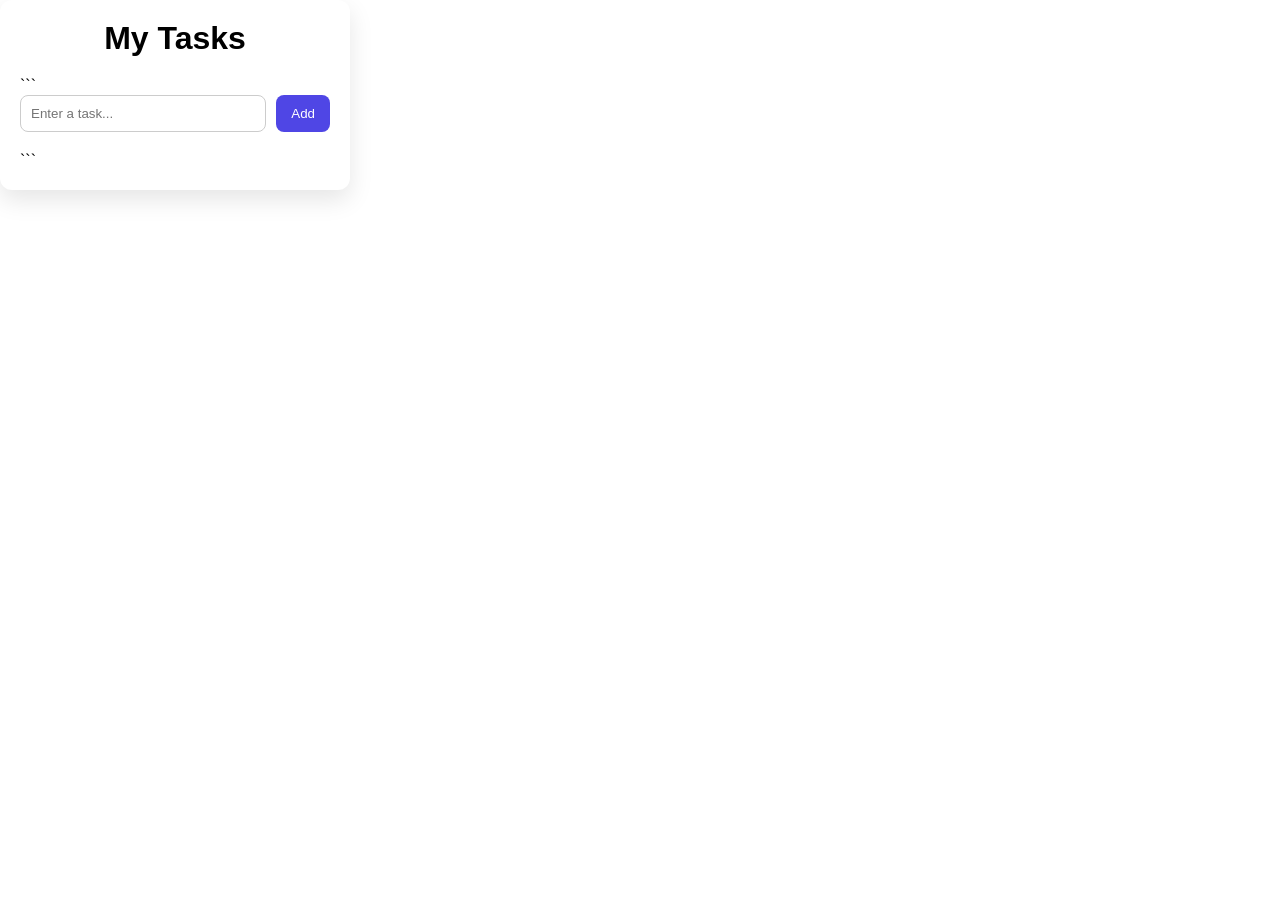
==== commit ae89598b: "Revamp index.html for task manager UI Refactor HTML structure and styles for task manager." ====
--- a/index.html
+++ b/index.html
@@ -7,9 +7,178 @@
     <link rel="stylesheet" href="">
 </head>
 <body>
-    <h1>My tasks</h1>
-    <input type="text" id="taskInput" placeholder="Enter task">
-    <button onclick="addTask()">Add</button>
-    <div id="taskdiv"></div>
+   <!DOCTYPE html>
+
+<html lang="en">
+<head>
+  <meta charset="UTF-8">
+  <title>Task Manager</title>
+  <style>
+    * {
+      box-sizing: border-box;
+      margin: 0;
+      padding: 0;
+      font-family: Arial, sans-serif;
+    }
+
+```
+body {
+  background: #f4f6f8;
+  display: flex;
+  justify-content: center;
+  align-items: flex-start;
+  height: 100vh;
+  padding-top: 60px;
+}
+
+.container {
+  background: white;
+  padding: 20px;
+  border-radius: 12px;
+  width: 350px;
+  box-shadow: 0 10px 25px rgba(0,0,0,0.1);
+}
+
+h1 {
+  text-align: center;
+  margin-bottom: 20px;
+}
+
+.input-group {
+  display: flex;
+  gap: 10px;
+  margin-bottom: 20px;
+}
+
+input {
+  flex: 1;
+  padding: 10px;
+  border-radius: 8px;
+  border: 1px solid #ccc;
+  outline: none;
+}
+
+button {
+  padding: 10px 15px;
+  border: none;
+  background: #4f46e5;
+  color: white;
+  border-radius: 8px;
+  cursor: pointer;
+  transition: 0.2s;
+}
+
+button:hover {
+  background: #4338ca;
+}
+
+#taskdiv {
+  display: flex;
+  flex-direction: column;
+  gap: 10px;
+}
+
+.task {
+  display: flex;
+  align-items: center;
+  justify-content: space-between;
+  background: #f9fafb;
+  padding: 10px;
+  border-radius: 8px;
+  transition: 0.2s;
+}
+
+.task:hover {
+  background: #eef2ff;
+}
+
+.task span {
+  flex: 1;
+  margin-left: 10px;
+}
+
+.completed span {
+  text-decoration: line-through;
+  color: gray;
+}
+
+.task button {
+  background: #ef4444;
+  padding: 5px 10px;
+  font-size: 12px;
+}
+
+.task button:hover {
+  background: #dc2626;
+}
+```
+
+  </style>
+</head>
+<body>
+
+  <div class="container">
+    <h1>My Tasks</h1>
+
+```
+<div class="input-group">
+  <input type="text" id="taskInput" placeholder="Enter a task...">
+  <button onclick="addTask()">Add</button>
+</div>
+
+<div id="taskdiv"></div>
+```
+
+  </div>
+
+  <script>
+    function addTask() {
+      const taskInput = document.getElementById('taskInput');
+      const taskText = taskInput.value.trim();
+      if (taskText === '') return;
+
+      const taskDiv = document.createElement('div');
+      taskDiv.classList.add('task');
+
+      const textSpan = document.createElement('span');
+      textSpan.textContent = taskText;
+
+      taskDiv.onclick = function() {
+        this.classList.toggle('completed');
+        Taskcheckbox.checked = this.classList.contains('completed');
+      };
+
+      deleteButton = document.createElement('button');
+      deleteButton.textContent = 'Delete';
+      deleteButton.type = 'button';
+
+      deleteButton.onclick = function(e) {
+        e.stopPropagation();
+        this.parentElement.remove();
+      };
+
+      Taskcheckbox = document.createElement('input');
+      Taskcheckbox.type = 'checkbox';
+
+      Taskcheckbox.onclick = function(e) {
+        e.stopPropagation();
+        taskDiv.classList.toggle('completed');
+        this.checked = taskDiv.classList.contains('completed');
+      };
+
+      taskDiv.appendChild(Taskcheckbox);
+      taskDiv.appendChild(textSpan);
+      taskDiv.appendChild(deleteButton);
+
+      document.getElementById('taskdiv').appendChild(taskDiv);
+
+      taskInput.value = '';
+      taskInput.focus();
+    }
+  </script>
+
 </body>
-</html>+</html>
+
+</body>
+</html>
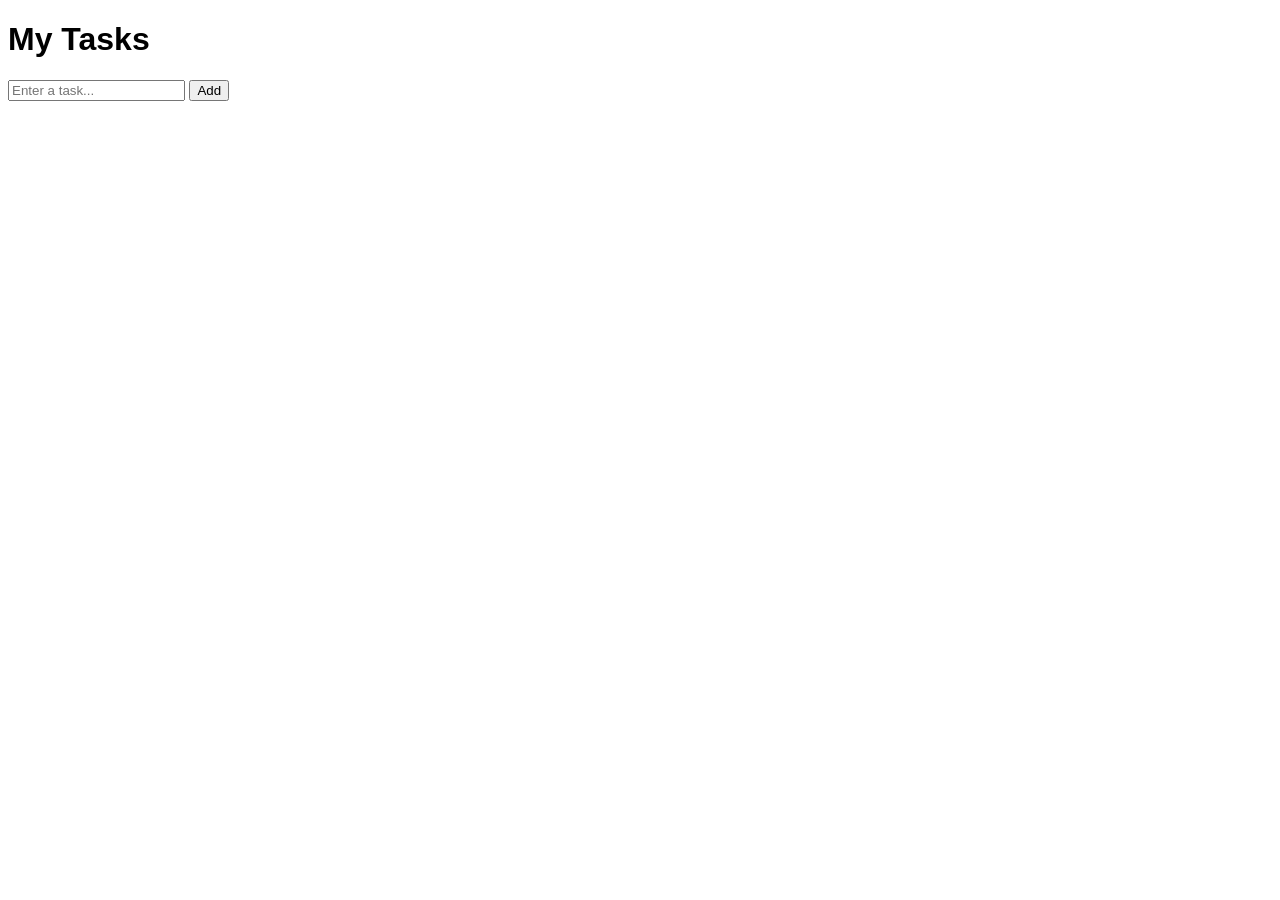
==== commit 814dcaa6: "Refactor index.html structure and link CSS/JS" ====
--- a/index.html
+++ b/index.html
@@ -1,183 +1,26 @@
-<!DOCTYPE html>
-<html lang="en">
-<head>
-    <meta charset="UTF-8">
-    <meta name="viewport" content="width=pj, initial-scale=1.0">
-    <title>Document</title>
-    <link rel="stylesheet" href="">
-</head>
-<body>
-   <!DOCTYPE html>
-
+ <!DOCTYPE html>
 <html lang="en">
 <head>
   <meta charset="UTF-8">
   <title>Task Manager</title>
-  <style>
-    * {
-      box-sizing: border-box;
-      margin: 0;
-      padding: 0;
-      font-family: Arial, sans-serif;
-    }
-
-```
-body {
-  background: #f4f6f8;
-  display: flex;
-  justify-content: center;
-  align-items: flex-start;
-  height: 100vh;
-  padding-top: 60px;
-}
-
-.container {
-  background: white;
-  padding: 20px;
-  border-radius: 12px;
-  width: 350px;
-  box-shadow: 0 10px 25px rgba(0,0,0,0.1);
-}
-
-h1 {
-  text-align: center;
-  margin-bottom: 20px;
-}
-
-.input-group {
-  display: flex;
-  gap: 10px;
-  margin-bottom: 20px;
-}
-
-input {
-  flex: 1;
-  padding: 10px;
-  border-radius: 8px;
-  border: 1px solid #ccc;
-  outline: none;
-}
-
-button {
-  padding: 10px 15px;
-  border: none;
-  background: #4f46e5;
-  color: white;
-  border-radius: 8px;
-  cursor: pointer;
-  transition: 0.2s;
-}
-
-button:hover {
-  background: #4338ca;
-}
-
-#taskdiv {
-  display: flex;
-  flex-direction: column;
-  gap: 10px;
-}
-
-.task {
-  display: flex;
-  align-items: center;
-  justify-content: space-between;
-  background: #f9fafb;
-  padding: 10px;
-  border-radius: 8px;
-  transition: 0.2s;
-}
-
-.task:hover {
-  background: #eef2ff;
-}
-
-.task span {
-  flex: 1;
-  margin-left: 10px;
-}
-
-.completed span {
-  text-decoration: line-through;
-  color: gray;
-}
-
-.task button {
-  background: #ef4444;
-  padding: 5px 10px;
-  font-size: 12px;
-}
-
-.task button:hover {
-  background: #dc2626;
-}
-```
-
-  </style>
+    <link rel="stylesheet" href= "index.css">
 </head>
 <body>
 
   <div class="container">
     <h1>My Tasks</h1>
 
-```
 <div class="input-group">
   <input type="text" id="taskInput" placeholder="Enter a task...">
   <button onclick="addTask()">Add</button>
 </div>
 
 <div id="taskdiv"></div>
-```
 
   </div>
 
-  <script>
-    function addTask() {
-      const taskInput = document.getElementById('taskInput');
-      const taskText = taskInput.value.trim();
-      if (taskText === '') return;
-
-      const taskDiv = document.createElement('div');
-      taskDiv.classList.add('task');
-
-      const textSpan = document.createElement('span');
-      textSpan.textContent = taskText;
-
-      taskDiv.onclick = function() {
-        this.classList.toggle('completed');
-        Taskcheckbox.checked = this.classList.contains('completed');
-      };
-
-      deleteButton = document.createElement('button');
-      deleteButton.textContent = 'Delete';
-      deleteButton.type = 'button';
-
-      deleteButton.onclick = function(e) {
-        e.stopPropagation();
-        this.parentElement.remove();
-      };
-
-      Taskcheckbox = document.createElement('input');
-      Taskcheckbox.type = 'checkbox';
-
-      Taskcheckbox.onclick = function(e) {
-        e.stopPropagation();
-        taskDiv.classList.toggle('completed');
-        this.checked = taskDiv.classList.contains('completed');
-      };
-
-      taskDiv.appendChild(Taskcheckbox);
-      taskDiv.appendChild(textSpan);
-      taskDiv.appendChild(deleteButton);
-
-      document.getElementById('taskdiv').appendChild(taskDiv);
-
-      taskInput.value = '';
-      taskInput.focus();
-    }
-  </script>
-
 </body>
+<script src="./index.js"></script>
 </html>
 
 </body>
--- a/index.css
+++ b/index.css
@@ -0,0 +1,7 @@
+body{
+    font-family: Arial;
+}
+.completed{
+    text-decoration: line-through;
+    color: gray;
+}
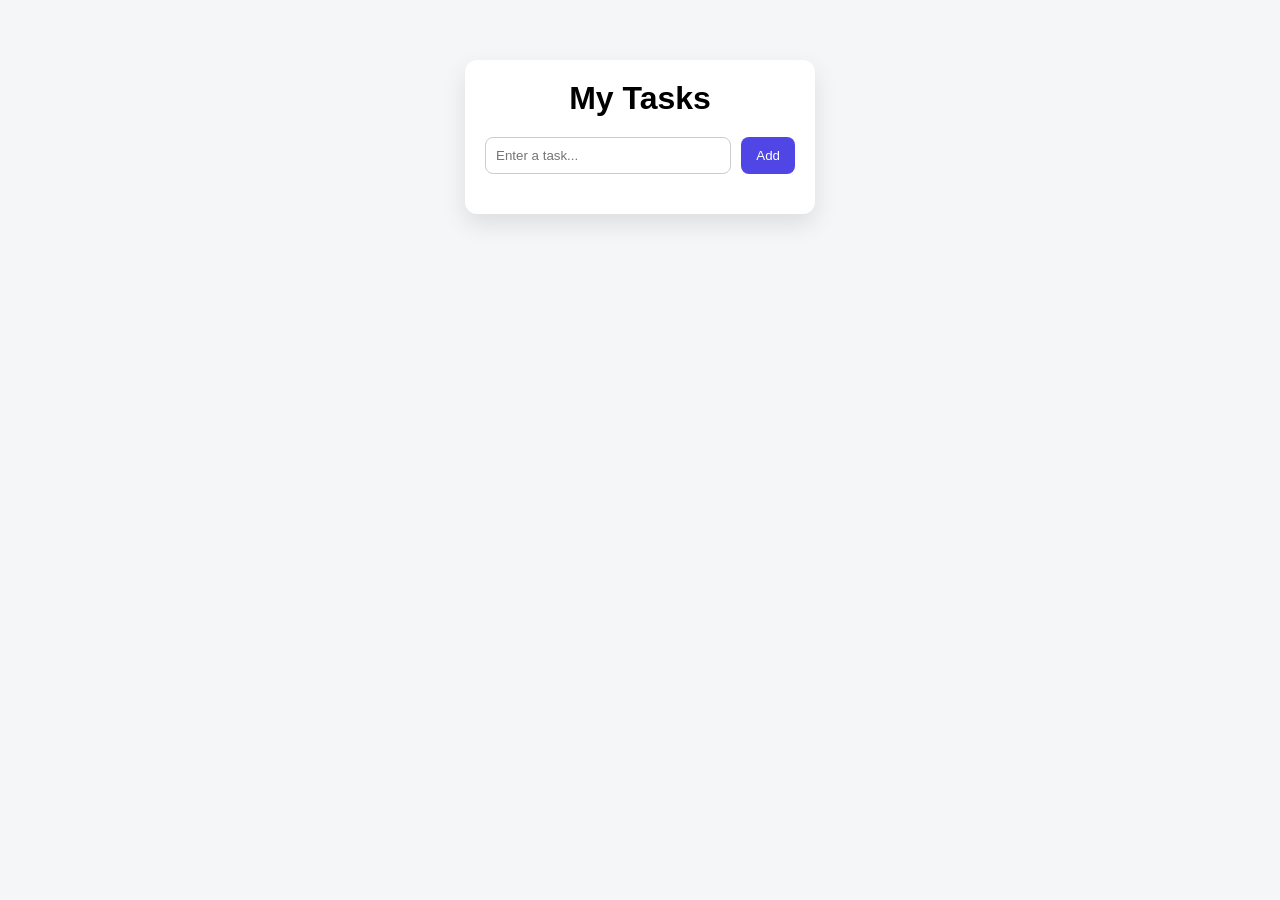
==== commit 77a229aa: "Implement task manager with styles and script Added inline styles and task management functionality." ====
--- a/index.html
+++ b/index.html
@@ -3,7 +3,106 @@
 <head>
   <meta charset="UTF-8">
   <title>Task Manager</title>
-    <link rel="stylesheet" href= "index.css">
+    <style>
+     * {
+      box-sizing: border-box;
+      margin: 0;
+      padding: 0;
+      font-family: Arial, sans-serif;
+    }
+
+
+body {
+  background: #f4f6f8;
+  display: flex;
+  justify-content: center;
+  align-items: flex-start;
+  height: 100vh;
+  padding-top: 60px;
+}
+
+.container {
+  background: white;
+  padding: 20px;
+  border-radius: 12px;
+  width: 350px;
+  box-shadow: 0 10px 25px rgba(0,0,0,0.1);
+}
+
+h1 {
+  text-align: center;
+  margin-bottom: 20px;
+}
+
+.input-group {
+  display: flex;
+  gap: 10px;
+  margin-bottom: 20px;
+}
+
+input {
+  flex: 1;
+  padding: 10px;
+  border-radius: 8px;
+  border: 1px solid #ccc;
+  outline: none;
+}
+
+button {
+  padding: 10px 15px;
+  border: none;
+  background: #4f46e5;
+  color: white;
+  border-radius: 8px;
+  cursor: pointer;
+  transition: 0.2s;
+}
+
+button:hover {
+  background: #4338ca;
+}
+
+#taskdiv {
+  display: flex;
+  flex-direction: column;
+  gap: 10px;
+}
+
+.task {
+  display: flex;
+  align-items: center;
+  justify-content: space-between;
+  background: #f9fafb;
+  padding: 10px;
+  border-radius: 8px;
+  transition: 0.2s;
+}
+
+.task:hover {
+  background: #eef2ff;
+}
+
+.task span {
+  flex: 1;
+  margin-left: 10px;
+}
+
+.completed span {
+  text-decoration: line-through;
+  color: gray;
+}
+
+.task button {
+  background: #ef4444;
+  padding: 5px 10px;
+  font-size: 12px;
+}
+
+.task button:hover {
+  background: #dc2626;
+}
+
+    </style>
 </head>
 <body>
 
@@ -20,7 +119,51 @@
   </div>
 
 </body>
-<script src="./index.js"></script>
+<script>
+ function addTask() {
+      const taskInput = document.getElementById('taskInput');
+      const taskText = taskInput.value.trim();
+      if (taskText === '') return;
+
+      const taskDiv = document.createElement('div');
+      taskDiv.classList.add('task');
+
+      const textSpan = document.createElement('span');
+      textSpan.textContent = taskText;
+
+      taskDiv.onclick = function() {
+        this.classList.toggle('completed');
+        Taskcheckbox.checked = this.classList.contains('completed');
+      };
+
+      deleteButton = document.createElement('button');
+      deleteButton.textContent = 'Delete';
+      deleteButton.type = 'button';
+
+      deleteButton.onclick = function(e) {
+        e.stopPropagation();
+        this.parentElement.remove();
+      };
+
+      Taskcheckbox = document.createElement('input');
+      Taskcheckbox.type = 'checkbox';
+
+      Taskcheckbox.onclick = function(e) {
+        e.stopPropagation();
+        taskDiv.classList.toggle('completed');
+        this.checked = taskDiv.classList.contains('completed');
+      };
+
+      taskDiv.appendChild(Taskcheckbox);
+      taskDiv.appendChild(textSpan);
+      taskDiv.appendChild(deleteButton);
+
+      document.getElementById('taskdiv').appendChild(taskDiv);
+
+      taskInput.value = '';
+      taskInput.focus();
+    }
+</script>
 </html>
 
 </body>
